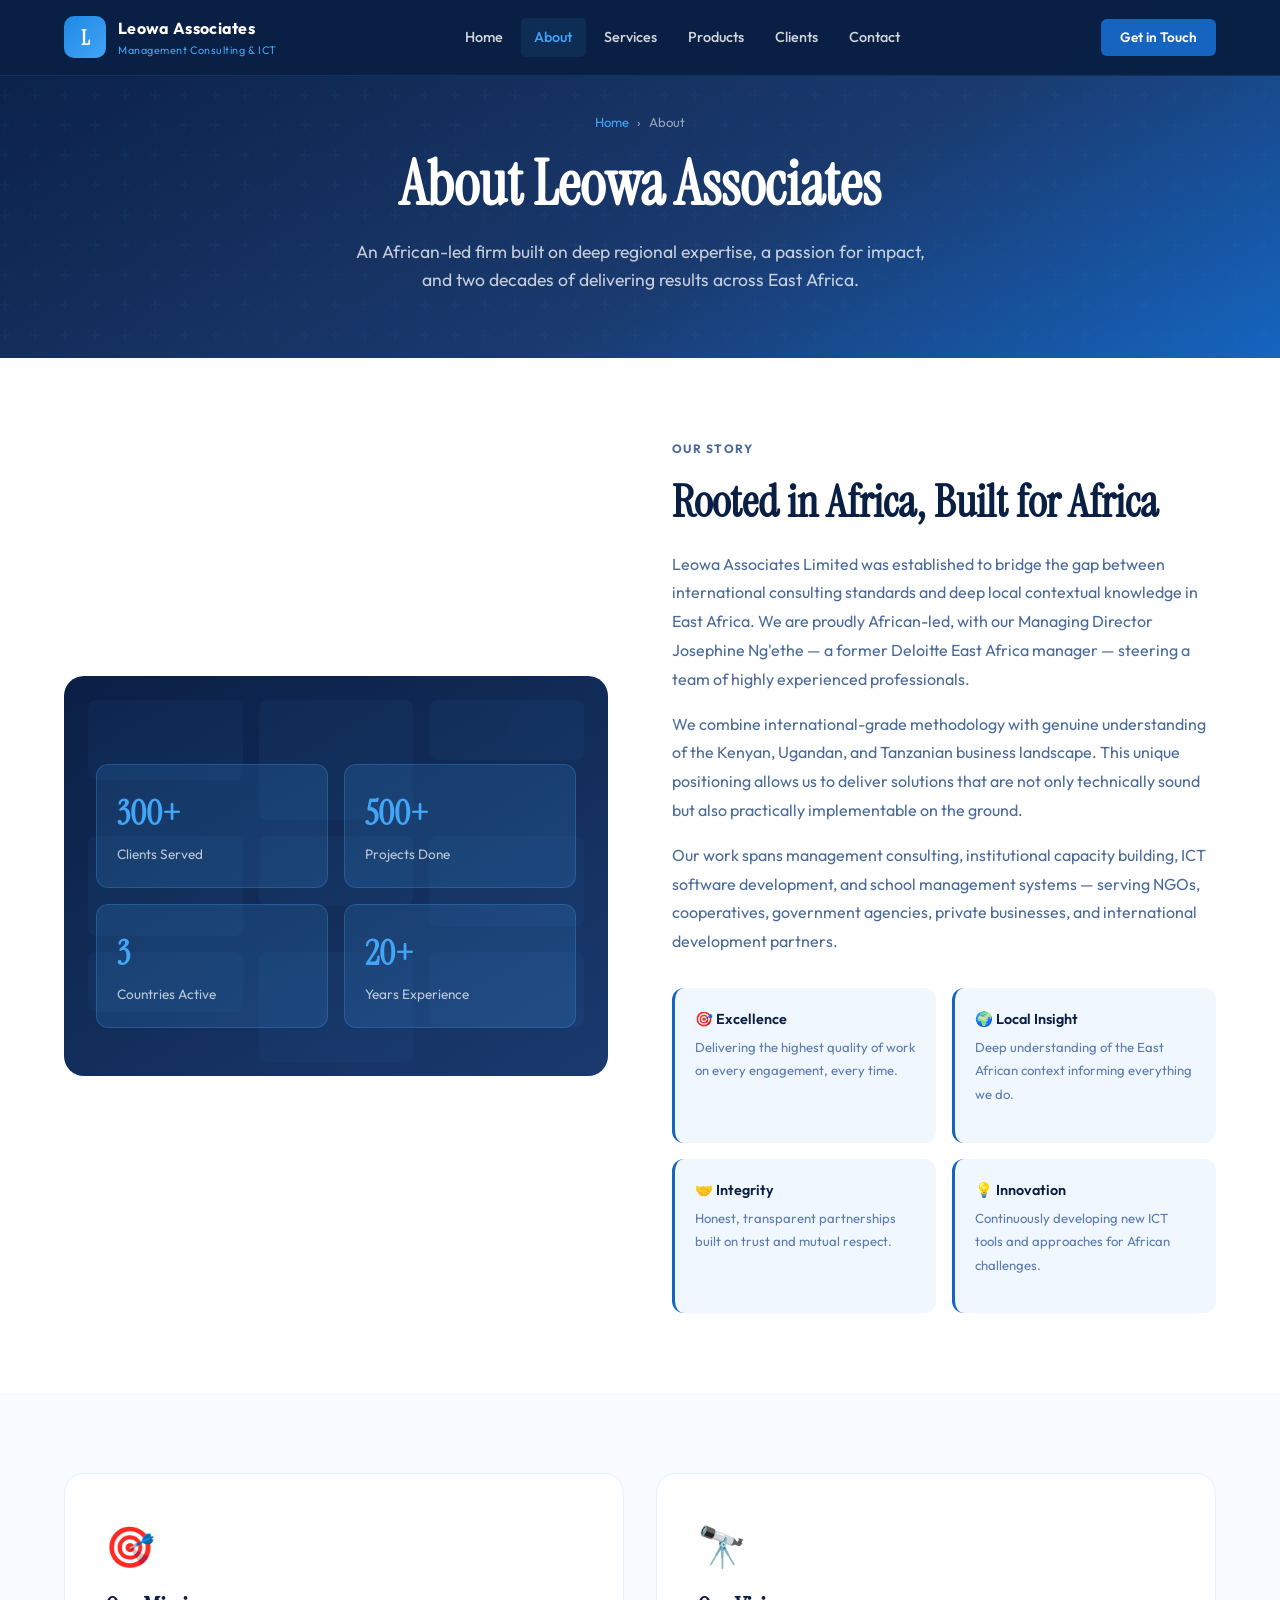
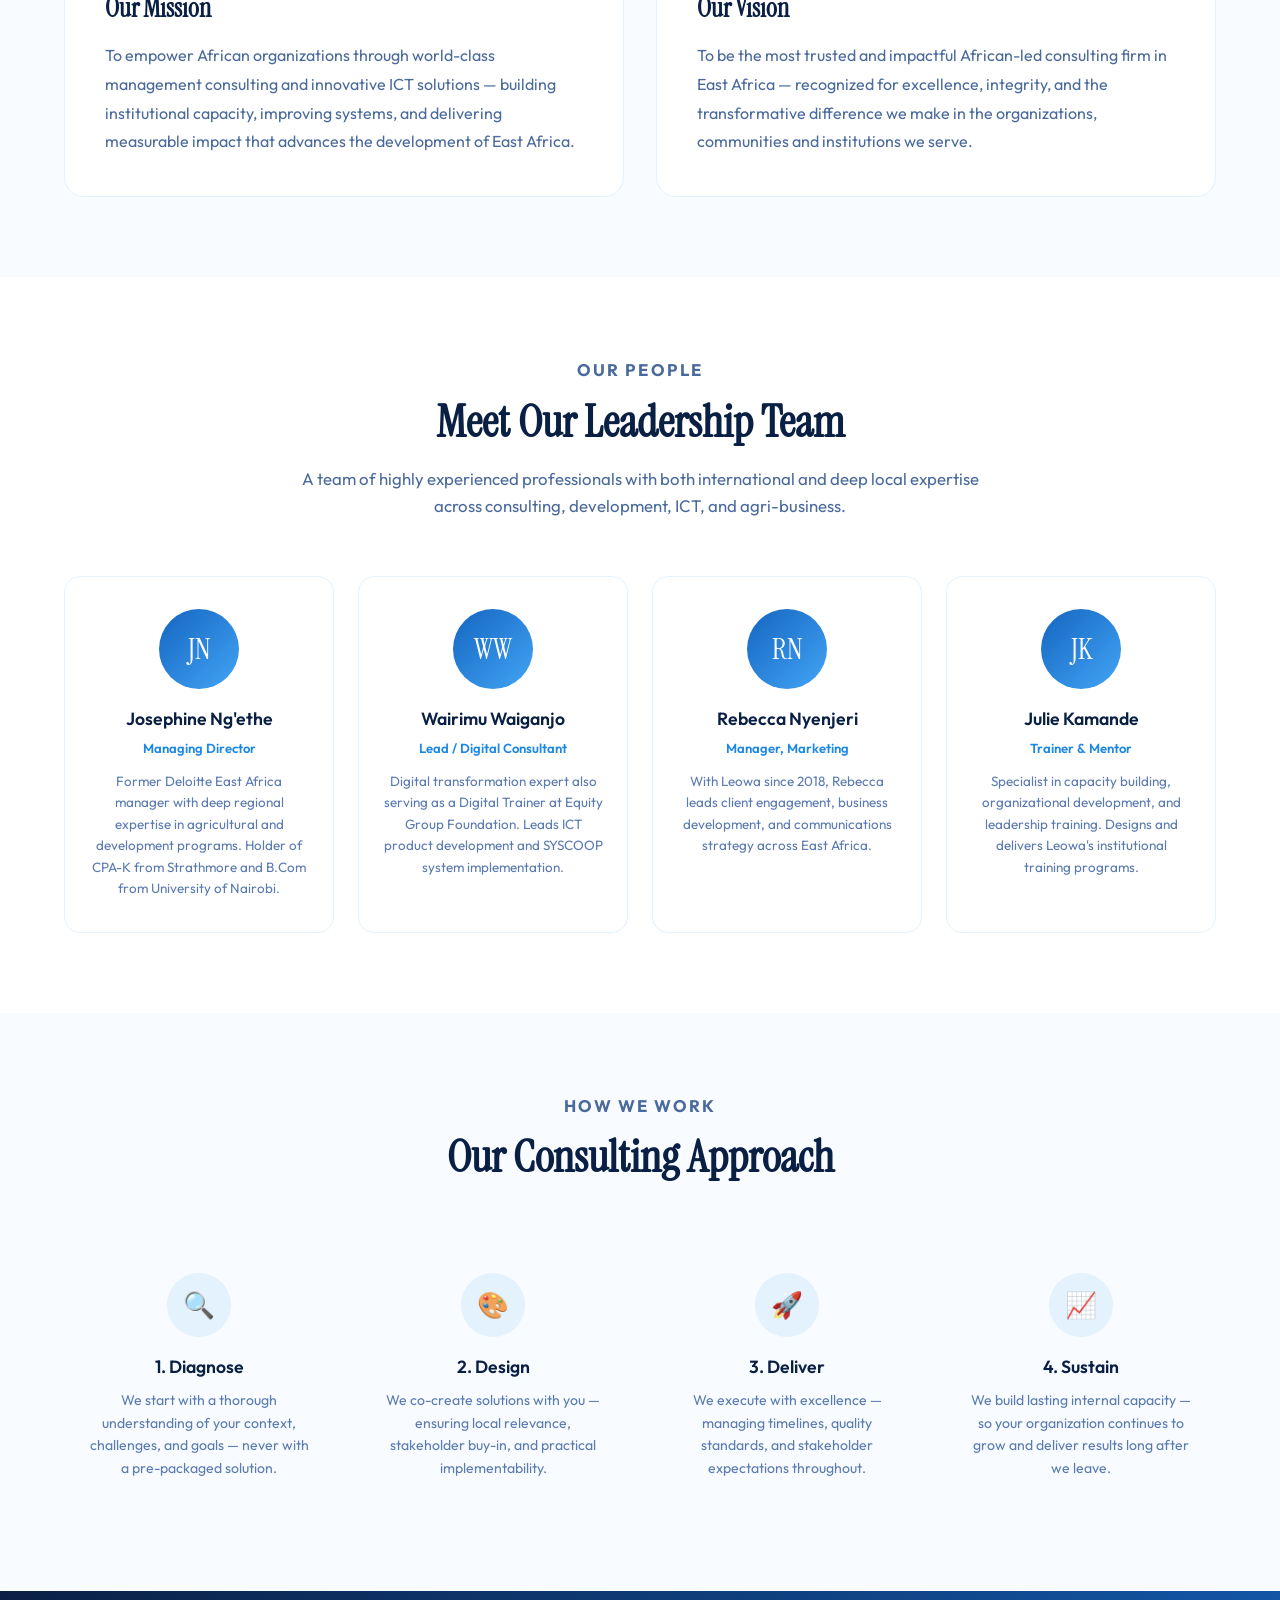
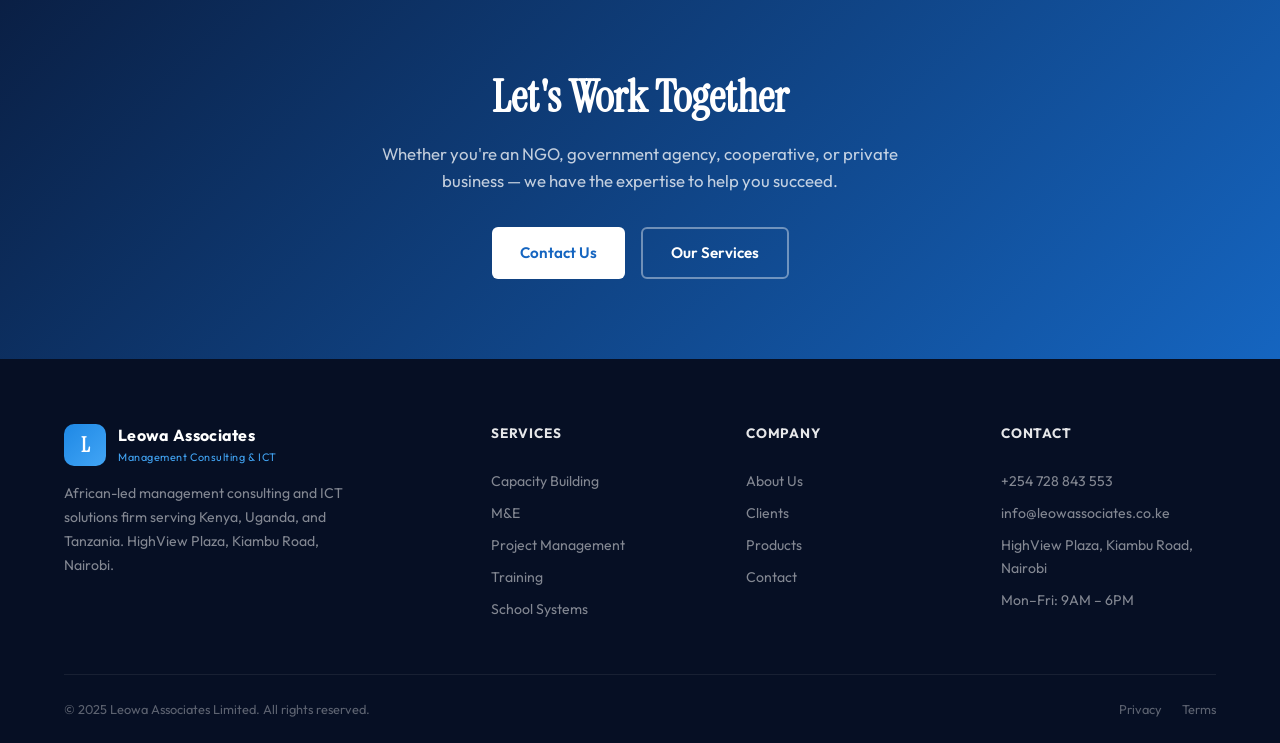
==== about.html @ 8ef9858f "initial commit" ====
<!DOCTYPE html>
<html lang="en">
<head>
  <meta charset="UTF-8" />
  <meta name="viewport" content="width=device-width, initial-scale=1.0" />
  <meta name="description" content="About Leowa Associates — African-led management consulting firm based in Nairobi, Kenya. Our story, leadership team, values and mission." />
  <title>About Us | Leowa Associates Limited</title>
  <link rel="stylesheet" href="style.css" />
</head>
<body>

<!-- NAVBAR -->
<nav class="navbar">
  <div class="nav-inner">
    <a href="index.html" class="nav-logo">
      <div class="logo-mark">L</div>
      <div class="logo-text">
        <strong>Leowa Associates</strong>
        <span>Management Consulting &amp; ICT</span>
      </div>
    </a>
    <div class="nav-links">
      <a href="index.html">Home</a>
      <a href="about.html" class="active">About</a>
      <a href="services.html">Services</a>
      <a href="products.html">Products</a>
      <a href="clients.html">Clients</a>
      <a href="contact.html">Contact</a>
    </div>
    <a href="contact.html" class="btn btn-primary btn-sm nav-cta">Get in Touch</a>
    <button class="hamburger" aria-label="Toggle menu"><span></span><span></span><span></span></button>
  </div>
  <div class="mobile-menu">
    <a href="index.html">Home</a>
    <a href="about.html">About</a>
    <a href="services.html">Services</a>
    <a href="products.html">Products</a>
    <a href="clients.html">Clients</a>
    <a href="contact.html">Contact</a>
  </div>
</nav>

<!-- PAGE HERO -->
<section class="page-hero">
  <div class="container">
    <div class="breadcrumb"><a href="index.html">Home</a> <span>›</span> <span>About</span></div>
    <h1>About Leowa Associates</h1>
    <p>An African-led firm built on deep regional expertise, a passion for impact, and two decades of delivering results across East Africa.</p>
  </div>
</section>

<!-- ABOUT INTRO -->
<section class="section">
  <div class="container">
    <div class="about-intro-grid">
      <div class="about-visual">
        <div class="about-visual-bg">
          <span style="height:80px;"></span><span style="height:120px;"></span><span style="height:60px;"></span>
          <span style="height:100px;"></span><span style="height:70px;"></span><span style="height:90px;"></span>
          <span style="height:60px;"></span><span style="height:110px;"></span><span style="height:75px;"></span>
        </div>
        <div style="display:grid; grid-template-columns:1fr 1fr; gap:1rem; position:relative;">
          <div class="about-accent">
            <strong>300+</strong>
            <span>Clients Served</span>
          </div>
          <div class="about-accent">
            <strong>500+</strong>
            <span>Projects Done</span>
          </div>
          <div class="about-accent">
            <strong>3</strong>
            <span>Countries Active</span>
          </div>
          <div class="about-accent">
            <strong>20+</strong>
            <span>Years Experience</span>
          </div>
        </div>
      </div>
      <div class="about-content reveal">
        <p class="eyebrow">Our Story</p>
        <h2>Rooted in Africa, Built for Africa</h2>
        <p>Leowa Associates Limited was established to bridge the gap between international consulting standards and deep local contextual knowledge in East Africa. We are proudly African-led, with our Managing Director Josephine Ng'ethe — a former Deloitte East Africa manager — steering a team of highly experienced professionals.</p>
        <p>We combine international-grade methodology with genuine understanding of the Kenyan, Ugandan, and Tanzanian business landscape. This unique positioning allows us to deliver solutions that are not only technically sound but also practically implementable on the ground.</p>
        <p>Our work spans management consulting, institutional capacity building, ICT software development, and school management systems — serving NGOs, cooperatives, government agencies, private businesses, and international development partners.</p>
        <div class="values-grid">
          <div class="value-item">
            <h4>🎯 Excellence</h4>
            <p>Delivering the highest quality of work on every engagement, every time.</p>
          </div>
          <div class="value-item">
            <h4>🌍 Local Insight</h4>
            <p>Deep understanding of the East African context informing everything we do.</p>
          </div>
          <div class="value-item">
            <h4>🤝 Integrity</h4>
            <p>Honest, transparent partnerships built on trust and mutual respect.</p>
          </div>
          <div class="value-item">
            <h4>💡 Innovation</h4>
            <p>Continuously developing new ICT tools and approaches for African challenges.</p>
          </div>
        </div>
      </div>
    </div>
  </div>
</section>

<!-- MISSION / VISION -->
<section class="section" style="background:#f8fbff;">
  <div class="container">
    <div style="display:grid; grid-template-columns:1fr 1fr; gap:2rem;">
      <div style="background:#fff; border:1px solid #e3f2fd; border-radius:20px; padding:2.5rem;" class="reveal">
        <div style="font-size:2.5rem; margin-bottom:1rem;">🎯</div>
        <h3 style="color:#0a1f44; margin-bottom:1rem;">Our Mission</h3>
        <p style="color:#4a6a9c; line-height:1.8;">To empower African organizations through world-class management consulting and innovative ICT solutions — building institutional capacity, improving systems, and delivering measurable impact that advances the development of East Africa.</p>
      </div>
      <div style="background:#fff; border:1px solid #e3f2fd; border-radius:20px; padding:2.5rem;" class="reveal reveal-delay-1">
        <div style="font-size:2.5rem; margin-bottom:1rem;">🔭</div>
        <h3 style="color:#0a1f44; margin-bottom:1rem;">Our Vision</h3>
        <p style="color:#4a6a9c; line-height:1.8;">To be the most trusted and impactful African-led consulting firm in East Africa — recognized for excellence, integrity, and the transformative difference we make in the organizations, communities and institutions we serve.</p>
      </div>
    </div>
  </div>
</section>

<!-- TEAM -->
<section class="section">
  <div class="container">
    <div class="section-header reveal">
      <p class="eyebrow">Our People</p>
      <h2>Meet Our Leadership Team</h2>
      <p>A team of highly experienced professionals with both international and deep local expertise across consulting, development, ICT, and agri-business.</p>
    </div>
    <div class="team-grid">
      <div class="team-card reveal">
        <div class="team-avatar">JN</div>
        <h4>Josephine Ng'ethe</h4>
        <div class="role">Managing Director</div>
        <p>Former Deloitte East Africa manager with deep regional expertise in agricultural and development programs. Holder of CPA-K from Strathmore and B.Com from University of Nairobi.</p>
      </div>
      <div class="team-card reveal reveal-delay-1">
        <div class="team-avatar">WW</div>
        <h4>Wairimu Waiganjo</h4>
        <div class="role">Lead / Digital Consultant</div>
        <p>Digital transformation expert also serving as a Digital Trainer at Equity Group Foundation. Leads ICT product development and SYSCOOP system implementation.</p>
      </div>
      <div class="team-card reveal reveal-delay-2">
        <div class="team-avatar">RN</div>
        <h4>Rebecca Nyenjeri</h4>
        <div class="role">Manager, Marketing</div>
        <p>With Leowa since 2018, Rebecca leads client engagement, business development, and communications strategy across East Africa.</p>
      </div>
      <div class="team-card reveal reveal-delay-3">
        <div class="team-avatar">JK</div>
        <h4>Julie Kamande</h4>
        <div class="role">Trainer &amp; Mentor</div>
        <p>Specialist in capacity building, organizational development, and leadership training. Designs and delivers Leowa's institutional training programs.</p>
      </div>
    </div>
  </div>
</section>

<!-- APPROACH -->
<section class="section" style="background:#f8fbff;">
  <div class="container">
    <div class="section-header reveal">
      <p class="eyebrow">How We Work</p>
      <h2>Our Consulting Approach</h2>
    </div>
    <div style="display:grid; grid-template-columns:repeat(auto-fill, minmax(220px, 1fr)); gap:1.5rem;">
      <div style="text-align:center; padding:2rem 1.5rem;" class="reveal">
        <div style="width:64px;height:64px;background:#e3f2fd;border-radius:50%;display:flex;align-items:center;justify-content:center;font-size:1.6rem;margin:0 auto 1rem;">🔍</div>
        <h4 style="color:#0a1f44; margin-bottom:0.5rem;">1. Diagnose</h4>
        <p style="font-size:0.88rem; color:#5a7ab0;">We start with a thorough understanding of your context, challenges, and goals — never with a pre-packaged solution.</p>
      </div>
      <div style="text-align:center; padding:2rem 1.5rem;" class="reveal reveal-delay-1">
        <div style="width:64px;height:64px;background:#e3f2fd;border-radius:50%;display:flex;align-items:center;justify-content:center;font-size:1.6rem;margin:0 auto 1rem;">🎨</div>
        <h4 style="color:#0a1f44; margin-bottom:0.5rem;">2. Design</h4>
        <p style="font-size:0.88rem; color:#5a7ab0;">We co-create solutions with you — ensuring local relevance, stakeholder buy-in, and practical implementability.</p>
      </div>
      <div style="text-align:center; padding:2rem 1.5rem;" class="reveal reveal-delay-2">
        <div style="width:64px;height:64px;background:#e3f2fd;border-radius:50%;display:flex;align-items:center;justify-content:center;font-size:1.6rem;margin:0 auto 1rem;">🚀</div>
        <h4 style="color:#0a1f44; margin-bottom:0.5rem;">3. Deliver</h4>
        <p style="font-size:0.88rem; color:#5a7ab0;">We execute with excellence — managing timelines, quality standards, and stakeholder expectations throughout.</p>
      </div>
      <div style="text-align:center; padding:2rem 1.5rem;" class="reveal reveal-delay-3">
        <div style="width:64px;height:64px;background:#e3f2fd;border-radius:50%;display:flex;align-items:center;justify-content:center;font-size:1.6rem;margin:0 auto 1rem;">📈</div>
        <h4 style="color:#0a1f44; margin-bottom:0.5rem;">4. Sustain</h4>
        <p style="font-size:0.88rem; color:#5a7ab0;">We build lasting internal capacity — so your organization continues to grow and deliver results long after we leave.</p>
      </div>
    </div>
  </div>
</section>

<!-- CTA -->
<section class="cta-band">
  <div class="container">
    <h2>Let's Work Together</h2>
    <p>Whether you're an NGO, government agency, cooperative, or private business — we have the expertise to help you succeed.</p>
    <div class="cta-actions">
      <a href="contact.html" class="btn btn-white">Contact Us</a>
      <a href="services.html" class="btn btn-outline" style="border-color:rgba(255,255,255,0.4);color:#fff;">Our Services</a>
    </div>
  </div>
</section>

<!-- FOOTER -->
<footer class="footer">
  <div class="container">
    <div class="footer-grid">
      <div class="footer-brand">
        <div class="nav-logo">
          <div class="logo-mark">L</div>
          <div class="logo-text">
            <strong style="color:#fff;">Leowa Associates</strong>
            <span style="color:#42a5f5;">Management Consulting &amp; ICT</span>
          </div>
        </div>
        <p>African-led management consulting and ICT solutions firm serving Kenya, Uganda, and Tanzania. HighView Plaza, Kiambu Road, Nairobi.</p>
      </div>
      <div class="footer-col">
        <h5>Services</h5>
        <ul>
          <li><a href="services.html">Capacity Building</a></li>
          <li><a href="services.html">M&amp;E</a></li>
          <li><a href="services.html">Project Management</a></li>
          <li><a href="services.html">Training</a></li>
          <li><a href="services.html">School Systems</a></li>
        </ul>
      </div>
      <div class="footer-col">
        <h5>Company</h5>
        <ul>
          <li><a href="about.html">About Us</a></li>
          <li><a href="clients.html">Clients</a></li>
          <li><a href="products.html">Products</a></li>
          <li><a href="contact.html">Contact</a></li>
        </ul>
      </div>
      <div class="footer-col">
        <h5>Contact</h5>
        <ul>
          <li><a href="tel:+254728843553">+254 728 843 553</a></li>
          <li><a href="mailto:info@leowassociates.co.ke">info@leowassociates.co.ke</a></li>
          <li><a href="#">HighView Plaza, Kiambu Road, Nairobi</a></li>
          <li><a href="#">Mon–Fri: 9AM – 6PM</a></li>
        </ul>
      </div>
    </div>
    <div class="footer-bottom">
      <p>© 2025 Leowa Associates Limited. All rights reserved.</p>
      <div class="footer-bottom-links"><a href="#">Privacy</a><a href="#">Terms</a></div>
    </div>
  </div>
</footer>

<script src="main.js"></script>
</body>
</html>
---- style.css ----
/* ============================================
   LEOWA ASSOCIATES — SHARED STYLESHEET
   Palette: #0a1f44 (dark navy), #1a3a6e (dark blue),
            #1565c0 (blue), #1e88e5 (mid blue),
            #42a5f5 (light blue), #e3f2fd (pale blue), #ffffff (white)
   Fonts: Instrument Serif (display), Outfit (body)
============================================ */

@import url('https://fonts.googleapis.com/css2?family=Instrument+Serif:ital@0;1&family=Outfit:wght@300;400;500;600;700;800&display=swap');

*, *::before, *::after { box-sizing: border-box; margin: 0; padding: 0; }

html { scroll-behavior: smooth; font-size: 16px; }

body {
  font-family: 'Outfit', sans-serif;
  color: #0a1f44;
  background: #ffffff;
  line-height: 1.6;
  overflow-x: hidden;
}

img { max-width: 100%; display: block; }
a { text-decoration: none; color: inherit; }
ul { list-style: none; }

/* ---- TYPOGRAPHY ---- */
h1, h2, h3 { font-family: 'Instrument Serif', serif; line-height: 1.2; }
h1 { font-size: clamp(2.2rem, 5vw, 3.8rem); }
h2 { font-size: clamp(1.8rem, 3.5vw, 2.8rem); }
h3 { font-size: clamp(1.2rem, 2vw, 1.6rem); }
h4 { font-size: 1.1rem; font-family: 'Outfit', sans-serif; font-weight: 600; }
p { font-size: 1rem; color: #2d4a7a; }

.eyebrow {
  font-size: 0.75rem;
  font-weight: 700;
  letter-spacing: 0.12em;
  text-transform: uppercase;
  color: #1e88e5;
  margin-bottom: 0.75rem;
}

/* ---- LAYOUT ---- */
.container { max-width: 1200px; margin: 0 auto; padding: 0 1.5rem; }
.section { padding: 5rem 0; }
.section-sm { padding: 3rem 0; }

/* ---- BUTTONS ---- */
.btn {
  display: inline-flex;
  align-items: center;
  gap: 0.5rem;
  padding: 0.75rem 1.75rem;
  border-radius: 6px;
  font-family: 'Outfit', sans-serif;
  font-weight: 600;
  font-size: 0.95rem;
  cursor: pointer;
  transition: all 0.25s ease;
  border: none;
}
.btn-primary {
  background: #1565c0;
  color: #ffffff;
}
.btn-primary:hover { background: #0a1f44; transform: translateY(-2px); box-shadow: 0 8px 24px rgba(21,101,192,0.3); }
.btn-outline {
  background: transparent;
  color: #1565c0;
  border: 2px solid #1565c0;
}
.btn-outline:hover { background: #1565c0; color: #ffffff; transform: translateY(-2px); }
.btn-white {
  background: #ffffff;
  color: #1565c0;
}
.btn-white:hover { background: #e3f2fd; transform: translateY(-2px); }
.btn-sm { padding: 0.5rem 1.2rem; font-size: 0.85rem; }

/* ---- NAV ---- */
.navbar {
  position: fixed;
  top: 0; left: 0; right: 0;
  z-index: 1000;
  background: rgba(10,31,68,0.97);
  backdrop-filter: blur(10px);
  border-bottom: 1px solid rgba(30,136,229,0.2);
  transition: all 0.3s ease;
}
.navbar.scrolled { box-shadow: 0 4px 24px rgba(0,0,0,0.3); }
.nav-inner {
  display: flex;
  align-items: center;
  justify-content: space-between;
  padding: 1rem 1.5rem;
  max-width: 1200px;
  margin: 0 auto;
}
.nav-logo {
  display: flex;
  align-items: center;
  gap: 0.75rem;
}
.nav-logo .logo-mark {
  width: 42px; height: 42px;
  background: linear-gradient(135deg, #1e88e5, #42a5f5);
  border-radius: 10px;
  display: flex; align-items: center; justify-content: center;
  font-family: 'Instrument Serif', serif;
  font-size: 1.3rem;
  color: #ffffff;
  font-weight: bold;
}
.nav-logo .logo-text { color: #ffffff; }
.nav-logo .logo-text strong { display: block; font-size: 1rem; font-weight: 700; letter-spacing: 0.02em; }
.nav-logo .logo-text span { display: block; font-size: 0.68rem; color: #42a5f5; letter-spacing: 0.05em; font-weight: 400; }

.nav-links { display: flex; align-items: center; gap: 0.25rem; }
.nav-links a {
  color: rgba(255,255,255,0.82);
  font-size: 0.9rem;
  font-weight: 500;
  padding: 0.5rem 0.85rem;
  border-radius: 5px;
  transition: all 0.2s;
}
.nav-links a:hover, .nav-links a.active { color: #42a5f5; background: rgba(66,165,245,0.1); }
.nav-cta { margin-left: 0.75rem; }

.hamburger {
  display: none;
  flex-direction: column;
  gap: 5px;
  cursor: pointer;
  padding: 0.5rem;
  background: none;
  border: none;
}
.hamburger span {
  display: block;
  width: 24px; height: 2px;
  background: #ffffff;
  border-radius: 2px;
  transition: all 0.3s;
}
.hamburger.open span:nth-child(1) { transform: translateY(7px) rotate(45deg); }
.hamburger.open span:nth-child(2) { opacity: 0; }
.hamburger.open span:nth-child(3) { transform: translateY(-7px) rotate(-45deg); }

.mobile-menu {
  display: none;
  background: #0a1f44;
  border-top: 1px solid rgba(66,165,245,0.2);
}
.mobile-menu.open { display: block; }
.mobile-menu a {
  display: block;
  color: rgba(255,255,255,0.85);
  padding: 0.9rem 1.5rem;
  font-size: 0.95rem;
  font-weight: 500;
  border-bottom: 1px solid rgba(255,255,255,0.05);
  transition: all 0.2s;
}
.mobile-menu a:hover { color: #42a5f5; background: rgba(66,165,245,0.08); }

/* ---- HERO ---- */
.hero {
  min-height: 100vh;
  background: linear-gradient(150deg, #0a1f44 0%, #1a3a6e 50%, #1565c0 100%);
  display: flex;
  align-items: center;
  padding-top: 80px;
  position: relative;
  overflow: hidden;
}
.hero::before {
  content: '';
  position: absolute;
  inset: 0;
  background: url("data:image/svg+xml,%3Csvg width='60' height='60' viewBox='0 0 60 60' xmlns='http://www.w3.org/2000/svg'%3E%3Cg fill='none' fill-rule='evenodd'%3E%3Cg fill='%231e88e5' fill-opacity='0.05'%3E%3Cpath d='M36 34v-4h-2v4h-4v2h4v4h2v-4h4v-2h-4zm0-30V0h-2v4h-4v2h4v4h2V6h4V4h-4zM6 34v-4H4v4H0v2h4v4h2v-4h4v-2H6zM6 4V0H4v4H0v2h4v4h2V6h4V4H6z'/%3E%3C/g%3E%3C/g%3E%3C/svg%3E") repeat;
}
.hero-grid {
  display: grid;
  grid-template-columns: 1fr 1fr;
  gap: 4rem;
  align-items: center;
  position: relative;
}
.hero-badge {
  display: inline-flex;
  align-items: center;
  gap: 0.5rem;
  background: rgba(66,165,245,0.15);
  border: 1px solid rgba(66,165,245,0.3);
  color: #42a5f5;
  font-size: 0.8rem;
  font-weight: 600;
  letter-spacing: 0.08em;
  text-transform: uppercase;
  padding: 0.4rem 1rem;
  border-radius: 50px;
  margin-bottom: 1.5rem;
}
.hero h1 { color: #ffffff; margin-bottom: 1.25rem; }
.hero h1 em { font-style: italic; color: #42a5f5; }
.hero p { color: rgba(255,255,255,0.75); font-size: 1.1rem; margin-bottom: 2rem; max-width: 500px; }
.hero-actions { display: flex; gap: 1rem; flex-wrap: wrap; }

.hero-stats {
  display: grid;
  grid-template-columns: repeat(3, 1fr);
  gap: 1rem;
  margin-top: 3rem;
}
.hero-stat {
  text-align: center;
  padding: 1.25rem;
  background: rgba(255,255,255,0.06);
  border: 1px solid rgba(255,255,255,0.1);
  border-radius: 12px;
  backdrop-filter: blur(4px);
}
.hero-stat .number {
  font-family: 'Instrument Serif', serif;
  font-size: 2.2rem;
  color: #42a5f5;
  display: block;
}
.hero-stat .label { font-size: 0.75rem; color: rgba(255,255,255,0.6); font-weight: 500; }

.hero-visual {
  display: flex;
  flex-direction: column;
  gap: 1rem;
}
.hero-card {
  background: rgba(255,255,255,0.07);
  border: 1px solid rgba(255,255,255,0.12);
  border-radius: 16px;
  padding: 1.5rem;
  backdrop-filter: blur(8px);
  transition: transform 0.3s ease;
}
.hero-card:hover { transform: translateY(-4px); }
.hero-card-icon {
  width: 44px; height: 44px;
  background: linear-gradient(135deg, #1e88e5, #42a5f5);
  border-radius: 10px;
  display: flex; align-items: center; justify-content: center;
  font-size: 1.3rem;
  margin-bottom: 0.75rem;
}
.hero-card h4 { color: #ffffff; font-size: 0.95rem; margin-bottom: 0.3rem; }
.hero-card p { color: rgba(255,255,255,0.6); font-size: 0.82rem; }

/* ---- SECTION HEADERS ---- */
.section-header { text-align: center; max-width: 680px; margin: 0 auto 3.5rem; }
.section-header h2 { color: #0a1f44; margin-bottom: 1rem; }
.section-header p { color: #4a6a9c; font-size: 1.05rem; }

/* ---- SERVICES CARDS ---- */
.services-grid {
  display: grid;
  grid-template-columns: repeat(auto-fill, minmax(320px, 1fr));
  gap: 1.5rem;
}
.service-card {
  background: #ffffff;
  border: 1px solid #e3f2fd;
  border-radius: 16px;
  padding: 2rem;
  transition: all 0.3s ease;
  position: relative;
  overflow: hidden;
}
.service-card::before {
  content: '';
  position: absolute;
  top: 0; left: 0; right: 0;
  height: 4px;
  background: linear-gradient(90deg, #1565c0, #42a5f5);
  transform: scaleX(0);
  transform-origin: left;
  transition: transform 0.3s ease;
}
.service-card:hover { box-shadow: 0 16px 48px rgba(21,101,192,0.12); transform: translateY(-4px); border-color: #90caf9; }
.service-card:hover::before { transform: scaleX(1); }
.service-icon {
  width: 56px; height: 56px;
  background: #e3f2fd;
  border-radius: 14px;
  display: flex; align-items: center; justify-content: center;
  font-size: 1.6rem;
  margin-bottom: 1.25rem;
  transition: background 0.3s;
}
.service-card:hover .service-icon { background: #1565c0; }
.service-card h3 { color: #0a1f44; margin-bottom: 0.75rem; font-size: 1.2rem; }
.service-card p { font-size: 0.9rem; color: #5a7ab0; margin-bottom: 1.5rem; line-height: 1.7; }
.learn-more-btn {
  display: inline-flex;
  align-items: center;
  gap: 0.4rem;
  color: #1565c0;
  font-weight: 600;
  font-size: 0.88rem;
  padding: 0.5rem 0;
  border: none;
  background: none;
  cursor: pointer;
  transition: gap 0.2s;
  font-family: 'Outfit', sans-serif;
}
.learn-more-btn:hover { gap: 0.7rem; color: #0a1f44; }

/* ---- MODAL ---- */
.modal-overlay {
  position: fixed; inset: 0;
  background: rgba(10,31,68,0.75);
  backdrop-filter: blur(4px);
  z-index: 2000;
  display: flex; align-items: center; justify-content: center;
  padding: 1.5rem;
  opacity: 0; pointer-events: none;
  transition: opacity 0.3s ease;
}
.modal-overlay.active { opacity: 1; pointer-events: all; }
.modal {
  background: #ffffff;
  border-radius: 20px;
  max-width: 680px;
  width: 100%;
  max-height: 85vh;
  overflow-y: auto;
  padding: 2.5rem;
  position: relative;
  transform: translateY(20px);
  transition: transform 0.3s ease;
}
.modal-overlay.active .modal { transform: translateY(0); }
.modal-close {
  position: absolute;
  top: 1.25rem; right: 1.25rem;
  width: 36px; height: 36px;
  background: #e3f2fd;
  border: none;
  border-radius: 50%;
  cursor: pointer;
  display: flex; align-items: center; justify-content: center;
  font-size: 1.1rem;
  color: #1565c0;
  transition: background 0.2s;
}
.modal-close:hover { background: #1565c0; color: #fff; }
.modal-icon {
  width: 60px; height: 60px;
  background: linear-gradient(135deg, #1565c0, #42a5f5);
  border-radius: 16px;
  display: flex; align-items: center; justify-content: center;
  font-size: 1.8rem;
  margin-bottom: 1.5rem;
}
.modal h2 { color: #0a1f44; margin-bottom: 1rem; font-size: 1.7rem; }
.modal .modal-intro { color: #4a6a9c; margin-bottom: 1.5rem; font-size: 1rem; line-height: 1.7; }
.modal-features { display: flex; flex-direction: column; gap: 0.75rem; margin-bottom: 1.5rem; }
.modal-feature {
  display: flex;
  gap: 0.75rem;
  align-items: flex-start;
  padding: 0.9rem 1rem;
  background: #f0f7ff;
  border-radius: 10px;
}
.modal-feature .feat-icon { font-size: 1.1rem; margin-top: 0.1rem; flex-shrink: 0; }
.modal-feature .feat-text strong { display: block; color: #0a1f44; font-size: 0.9rem; margin-bottom: 0.2rem; }
.modal-feature .feat-text span { font-size: 0.84rem; color: #5a7ab0; }
.modal-clients { margin-top: 1.5rem; padding-top: 1.5rem; border-top: 1px solid #e3f2fd; }
.modal-clients h4 { color: #0a1f44; margin-bottom: 0.75rem; font-size: 0.85rem; text-transform: uppercase; letter-spacing: 0.08em; }
.client-tags { display: flex; flex-wrap: wrap; gap: 0.5rem; }
.client-tag {
  background: #e3f2fd;
  color: #1565c0;
  font-size: 0.78rem;
  font-weight: 600;
  padding: 0.35rem 0.85rem;
  border-radius: 50px;
}

/* ---- STATS BAND ---- */
.stats-band {
  background: linear-gradient(135deg, #0a1f44, #1565c0);
  padding: 4rem 0;
}
.stats-grid {
  display: grid;
  grid-template-columns: repeat(4, 1fr);
  gap: 2rem;
  text-align: center;
}
.stat-item .stat-num {
  font-family: 'Instrument Serif', serif;
  font-size: 3rem;
  color: #42a5f5;
  display: block;
}
.stat-item .stat-label { font-size: 0.88rem; color: rgba(255,255,255,0.7); font-weight: 500; margin-top: 0.3rem; }

/* ---- CLIENTS STRIP ---- */
.clients-strip { background: #f0f7ff; padding: 3rem 0; }
.clients-label { text-align: center; font-size: 0.78rem; font-weight: 700; color: #5a7ab0; letter-spacing: 0.1em; text-transform: uppercase; margin-bottom: 1.5rem; }
.clients-row { display: flex; flex-wrap: wrap; justify-content: center; gap: 1rem 2rem; }
.client-pill {
  background: #ffffff;
  border: 1px solid #bbdefb;
  color: #1a3a6e;
  font-size: 0.82rem;
  font-weight: 600;
  padding: 0.5rem 1.2rem;
  border-radius: 50px;
  transition: all 0.2s;
}
.client-pill:hover { background: #1565c0; color: #ffffff; border-color: #1565c0; }

/* ---- FEATURE TABS (Services page) ---- */
.tabs-wrapper { display: flex; gap: 0.5rem; flex-wrap: wrap; margin-bottom: 2.5rem; }
.tab-btn {
  padding: 0.6rem 1.25rem;
  background: #e3f2fd;
  color: #1565c0;
  border: none;
  border-radius: 6px;
  font-family: 'Outfit', sans-serif;
  font-weight: 600;
  font-size: 0.85rem;
  cursor: pointer;
  transition: all 0.2s;
}
.tab-btn.active, .tab-btn:hover { background: #1565c0; color: #ffffff; }

/* ---- TEAM CARDS ---- */
.team-grid { display: grid; grid-template-columns: repeat(auto-fill, minmax(240px, 1fr)); gap: 1.5rem; }
.team-card {
  background: #ffffff;
  border: 1px solid #e3f2fd;
  border-radius: 16px;
  padding: 2rem 1.5rem;
  text-align: center;
  transition: all 0.3s;
}
.team-card:hover { box-shadow: 0 12px 36px rgba(21,101,192,0.1); transform: translateY(-4px); }
.team-avatar {
  width: 80px; height: 80px;
  border-radius: 50%;
  background: linear-gradient(135deg, #1565c0, #42a5f5);
  display: flex; align-items: center; justify-content: center;
  margin: 0 auto 1rem;
  font-family: 'Instrument Serif', serif;
  font-size: 1.8rem;
  color: #ffffff;
}
.team-card h4 { color: #0a1f44; margin-bottom: 0.3rem; }
.team-card .role { font-size: 0.82rem; color: #1e88e5; font-weight: 600; margin-bottom: 0.75rem; }
.team-card p { font-size: 0.84rem; color: #5a7ab0; }

/* ---- PRODUCT CARDS ---- */
.product-card {
  background: #ffffff;
  border: 1px solid #e3f2fd;
  border-radius: 20px;
  overflow: hidden;
  transition: all 0.3s;
}
.product-card:hover { box-shadow: 0 20px 60px rgba(21,101,192,0.15); transform: translateY(-5px); }
.product-header {
  background: linear-gradient(135deg, #0a1f44, #1a3a6e);
  padding: 2rem;
  position: relative;
}
.product-badge {
  display: inline-block;
  background: rgba(66,165,245,0.2);
  color: #42a5f5;
  font-size: 0.7rem;
  font-weight: 700;
  letter-spacing: 0.1em;
  text-transform: uppercase;
  padding: 0.3rem 0.75rem;
  border-radius: 50px;
  margin-bottom: 1rem;
}
.product-header h3 { color: #ffffff; font-size: 1.4rem; }
.product-header p { color: rgba(255,255,255,0.65); font-size: 0.88rem; margin-top: 0.5rem; }
.product-body { padding: 1.75rem; }
.product-feature {
  display: flex;
  align-items: center;
  gap: 0.6rem;
  padding: 0.55rem 0;
  border-bottom: 1px solid #f0f7ff;
  font-size: 0.88rem;
  color: #2d4a7a;
}
.product-feature:last-child { border-bottom: none; }
.product-feature span.check { color: #1e88e5; font-size: 1rem; }

/* ---- CONTACT ---- */
.contact-grid { display: grid; grid-template-columns: 1fr 1.4fr; gap: 3rem; align-items: start; }
.contact-info-card {
  background: linear-gradient(160deg, #0a1f44, #1a3a6e);
  border-radius: 20px;
  padding: 2.5rem;
  color: #ffffff;
}
.contact-info-card h3 { color: #ffffff; margin-bottom: 0.75rem; }
.contact-info-card p { color: rgba(255,255,255,0.7); margin-bottom: 2rem; font-size: 0.9rem; }
.contact-item { display: flex; gap: 1rem; align-items: flex-start; margin-bottom: 1.5rem; }
.contact-item-icon {
  width: 44px; height: 44px; flex-shrink: 0;
  background: rgba(66,165,245,0.15);
  border: 1px solid rgba(66,165,245,0.25);
  border-radius: 10px;
  display: flex; align-items: center; justify-content: center;
  font-size: 1.1rem;
}
.contact-item-text strong { display: block; color: #ffffff; font-size: 0.85rem; margin-bottom: 0.2rem; }
.contact-item-text span { color: rgba(255,255,255,0.65); font-size: 0.85rem; }
.contact-social { display: flex; gap: 0.75rem; margin-top: 2rem; padding-top: 1.5rem; border-top: 1px solid rgba(255,255,255,0.1); }
.social-btn {
  width: 38px; height: 38px;
  background: rgba(255,255,255,0.08);
  border-radius: 8px;
  display: flex; align-items: center; justify-content: center;
  color: rgba(255,255,255,0.7);
  font-size: 1rem;
  transition: all 0.2s;
}
.social-btn:hover { background: #1e88e5; color: #ffffff; }

.contact-form { background: #ffffff; border: 1px solid #e3f2fd; border-radius: 20px; padding: 2.5rem; }
.contact-form h3 { color: #0a1f44; margin-bottom: 0.5rem; }
.contact-form > p { color: #5a7ab0; font-size: 0.9rem; margin-bottom: 2rem; }
.form-row { display: grid; grid-template-columns: 1fr 1fr; gap: 1rem; }
.form-group { margin-bottom: 1.25rem; }
.form-group label { display: block; font-size: 0.85rem; font-weight: 600; color: #0a1f44; margin-bottom: 0.5rem; }
.form-group input,
.form-group select,
.form-group textarea {
  width: 100%;
  padding: 0.75rem 1rem;
  border: 1.5px solid #bbdefb;
  border-radius: 8px;
  font-family: 'Outfit', sans-serif;
  font-size: 0.9rem;
  color: #0a1f44;
  background: #ffffff;
  transition: border-color 0.2s;
  outline: none;
}
.form-group input:focus,
.form-group select:focus,
.form-group textarea:focus { border-color: #1565c0; box-shadow: 0 0 0 3px rgba(21,101,192,0.1); }
.form-group textarea { resize: vertical; min-height: 120px; }

/* ---- HERO (inner pages) ---- */
.page-hero {
  background: linear-gradient(150deg, #0a1f44 0%, #1a3a6e 60%, #1565c0 100%);
  padding: 7rem 0 4rem;
  text-align: center;
  position: relative;
  overflow: hidden;
}
.page-hero::before {
  content: '';
  position: absolute; inset: 0;
  background: url("data:image/svg+xml,%3Csvg width='60' height='60' viewBox='0 0 60 60' xmlns='http://www.w3.org/2000/svg'%3E%3Cg fill='none' fill-rule='evenodd'%3E%3Cg fill='%231e88e5' fill-opacity='0.05'%3E%3Cpath d='M36 34v-4h-2v4h-4v2h4v4h2v-4h4v-2h-4zm0-30V0h-2v4h-4v2h4v4h2V6h4V4h-4zM6 34v-4H4v4H0v2h4v4h2v-4h4v-2H6zM6 4V0H4v4H0v2h4v4h2V6h4V4H6z'/%3E%3C/g%3E%3C/g%3E%3C/svg%3E") repeat;
}
.page-hero h1 { color: #ffffff; position: relative; }
.page-hero p { color: rgba(255,255,255,0.75); font-size: 1.1rem; max-width: 600px; margin: 1rem auto 0; position: relative; }
.breadcrumb {
  display: flex;
  align-items: center;
  justify-content: center;
  gap: 0.5rem;
  font-size: 0.82rem;
  color: rgba(255,255,255,0.55);
  margin-bottom: 1rem;
  position: relative;
}
.breadcrumb a { color: #42a5f5; }
.breadcrumb a:hover { text-decoration: underline; }

/* ---- ACCORDION ---- */
.accordion-item {
  border: 1px solid #e3f2fd;
  border-radius: 12px;
  margin-bottom: 0.75rem;
  overflow: hidden;
}
.accordion-trigger {
  width: 100%;
  padding: 1.1rem 1.5rem;
  background: #ffffff;
  border: none;
  display: flex;
  align-items: center;
  justify-content: space-between;
  cursor: pointer;
  font-family: 'Outfit', sans-serif;
  font-size: 0.95rem;
  font-weight: 600;
  color: #0a1f44;
  transition: background 0.2s;
  text-align: left;
}
.accordion-trigger:hover { background: #f0f7ff; }
.accordion-trigger .acc-icon { transition: transform 0.3s; font-size: 1.2rem; color: #1565c0; flex-shrink: 0; }
.accordion-trigger.active .acc-icon { transform: rotate(45deg); }
.accordion-body {
  max-height: 0;
  overflow: hidden;
  transition: max-height 0.35s ease;
}
.accordion-body-inner { padding: 0 1.5rem 1.25rem; color: #5a7ab0; font-size: 0.9rem; line-height: 1.75; }

/* ---- TESTIMONIALS ---- */
.testimonials-grid { display: grid; grid-template-columns: repeat(auto-fill, minmax(300px, 1fr)); gap: 1.5rem; }
.testimonial-card {
  background: #ffffff;
  border: 1px solid #e3f2fd;
  border-radius: 16px;
  padding: 2rem;
  transition: all 0.3s;
}
.testimonial-card:hover { box-shadow: 0 12px 36px rgba(21,101,192,0.1); transform: translateY(-3px); }
.testimonial-card .quote { font-size: 2.5rem; color: #42a5f5; line-height: 1; margin-bottom: 0.5rem; font-family: serif; }
.testimonial-card p { font-size: 0.9rem; color: #2d4a7a; font-style: italic; margin-bottom: 1.25rem; line-height: 1.7; }
.testimonial-author { display: flex; align-items: center; gap: 0.75rem; }
.testimonial-avatar {
  width: 44px; height: 44px;
  border-radius: 50%;
  background: linear-gradient(135deg, #1565c0, #42a5f5);
  display: flex; align-items: center; justify-content: center;
  color: #ffffff;
  font-weight: 700;
  font-size: 0.9rem;
  flex-shrink: 0;
}
.testimonial-author strong { display: block; font-size: 0.88rem; color: #0a1f44; }
.testimonial-author span { font-size: 0.78rem; color: #5a7ab0; }

/* ---- CTA BAND ---- */
.cta-band {
  background: linear-gradient(135deg, #0a1f44 0%, #1565c0 100%);
  padding: 5rem 0;
  text-align: center;
  position: relative;
  overflow: hidden;
}
.cta-band h2 { color: #ffffff; margin-bottom: 1rem; }
.cta-band p { color: rgba(255,255,255,0.75); font-size: 1.05rem; max-width: 560px; margin: 0 auto 2rem; }
.cta-actions { display: flex; gap: 1rem; justify-content: center; flex-wrap: wrap; }

/* ---- FOOTER ---- */
.footer {
  background: #060f24;
  padding: 4rem 0 1.5rem;
}
.footer-grid {
  display: grid;
  grid-template-columns: 1.8fr 1fr 1fr 1fr;
  gap: 2.5rem;
  padding-bottom: 3rem;
  border-bottom: 1px solid rgba(255,255,255,0.07);
}
.footer-brand p { color: rgba(255,255,255,0.5); font-size: 0.88rem; margin-top: 1rem; line-height: 1.7; max-width: 280px; }
.footer-col h5 { color: rgba(255,255,255,0.9); font-size: 0.85rem; font-weight: 700; letter-spacing: 0.06em; text-transform: uppercase; margin-bottom: 1.25rem; }
.footer-col ul li a {
  color: rgba(255,255,255,0.5);
  font-size: 0.88rem;
  display: block;
  padding: 0.3rem 0;
  transition: color 0.2s;
}
.footer-col ul li a:hover { color: #42a5f5; }
.footer-bottom {
  display: flex;
  align-items: center;
  justify-content: space-between;
  padding-top: 1.5rem;
  flex-wrap: wrap;
  gap: 0.75rem;
}
.footer-bottom p { color: rgba(255,255,255,0.35); font-size: 0.8rem; }
.footer-bottom-links { display: flex; gap: 1.25rem; }
.footer-bottom-links a { color: rgba(255,255,255,0.35); font-size: 0.8rem; }
.footer-bottom-links a:hover { color: #42a5f5; }

/* ---- ABOUT PAGE ---- */
.about-intro-grid { display: grid; grid-template-columns: 1fr 1fr; gap: 4rem; align-items: center; }
.about-visual {
  position: relative;
  border-radius: 20px;
  overflow: hidden;
  background: linear-gradient(150deg, #0a1f44, #1a3a6e);
  padding: 3rem 2rem;
  min-height: 400px;
  display: flex;
  flex-direction: column;
  justify-content: flex-end;
}
.about-visual-bg {
  position: absolute; inset: 0;
  display: grid;
  grid-template-columns: repeat(3, 1fr);
  gap: 1rem;
  padding: 1.5rem;
  opacity: 0.12;
}
.about-visual-bg span {
  background: rgba(66,165,245,0.4);
  border-radius: 8px;
  display: block;
}
.about-accent {
  position: relative;
  background: rgba(66,165,245,0.15);
  border: 1px solid rgba(66,165,245,0.25);
  border-radius: 12px;
  padding: 1.25rem;
}
.about-accent strong { color: #42a5f5; font-size: 2.2rem; font-family: 'Instrument Serif', serif; display: block; }
.about-accent span { color: rgba(255,255,255,0.7); font-size: 0.85rem; }
.about-content h2 { color: #0a1f44; margin-bottom: 1.25rem; }
.about-content p { color: #4a6a9c; line-height: 1.8; margin-bottom: 1rem; }
.values-grid { display: grid; grid-template-columns: 1fr 1fr; gap: 1rem; margin-top: 2rem; }
.value-item { padding: 1.25rem; background: #f0f7ff; border-radius: 12px; border-left: 3px solid #1565c0; }
.value-item h4 { color: #0a1f44; font-size: 0.9rem; margin-bottom: 0.3rem; }
.value-item p { font-size: 0.82rem; color: #5a7ab0; }

/* ---- SCROLL ANIMATIONS ---- */
.reveal {
  opacity: 0;
  transform: translateY(30px);
  transition: opacity 0.6s ease, transform 0.6s ease;
}
.reveal.visible { opacity: 1; transform: translateY(0); }
.reveal-delay-1 { transition-delay: 0.1s; }
.reveal-delay-2 { transition-delay: 0.2s; }
.reveal-delay-3 { transition-delay: 0.3s; }

/* ---- MAP EMBED PLACEHOLDER ---- */
.map-wrapper {
  border-radius: 16px;
  overflow: hidden;
  border: 1px solid #e3f2fd;
  margin-top: 2rem;
  height: 300px;
  background: #e3f2fd;
  display: flex;
  align-items: center;
  justify-content: center;
  color: #5a7ab0;
  font-size: 0.9rem;
}
.map-wrapper iframe { width: 100%; height: 100%; border: none; }

/* ---- SCHOOL MANAGEMENT SPECIFIC ---- */
.school-features-grid { display: grid; grid-template-columns: repeat(auto-fill, minmax(260px, 1fr)); gap: 1.25rem; }
.school-feat {
  padding: 1.5rem;
  background: #f0f7ff;
  border-radius: 14px;
  border: 1px solid #bbdefb;
  transition: all 0.3s;
}
.school-feat:hover { background: #1565c0; border-color: #1565c0; }
.school-feat:hover h4, .school-feat:hover p { color: #ffffff; }
.school-feat .sf-icon { font-size: 1.8rem; margin-bottom: 0.75rem; }
.school-feat h4 { color: #0a1f44; font-size: 0.9rem; margin-bottom: 0.4rem; }
.school-feat p { font-size: 0.82rem; color: #5a7ab0; }

/* ---- RESPONSIVE ---- */
@media (max-width: 1024px) {
  .footer-grid { grid-template-columns: 1fr 1fr; }
  .stats-grid { grid-template-columns: repeat(2, 1fr); }
}

@media (max-width: 768px) {
  .nav-links, .nav-cta { display: none; }
  .hamburger { display: flex; }
  .hero-grid { grid-template-columns: 1fr; }
  .hero-visual { display: none; }
  .hero-stats { grid-template-columns: repeat(3, 1fr); gap: 0.75rem; }
  .contact-grid { grid-template-columns: 1fr; }
  .about-intro-grid { grid-template-columns: 1fr; }
  .form-row { grid-template-columns: 1fr; }
  .footer-grid { grid-template-columns: 1fr; }
  .stats-grid { grid-template-columns: repeat(2, 1fr); }
}

@media (max-width: 480px) {
  .hero-stats { grid-template-columns: 1fr; }
  .stats-grid { grid-template-columns: 1fr 1fr; }
  .values-grid { grid-template-columns: 1fr; }
  .hero-actions { flex-direction: column; }
  .cta-actions { flex-direction: column; align-items: center; }
}

@media (prefers-reduced-motion: reduce) {
  *, *::before, *::after { transition: none !important; animation: none !important; }
}
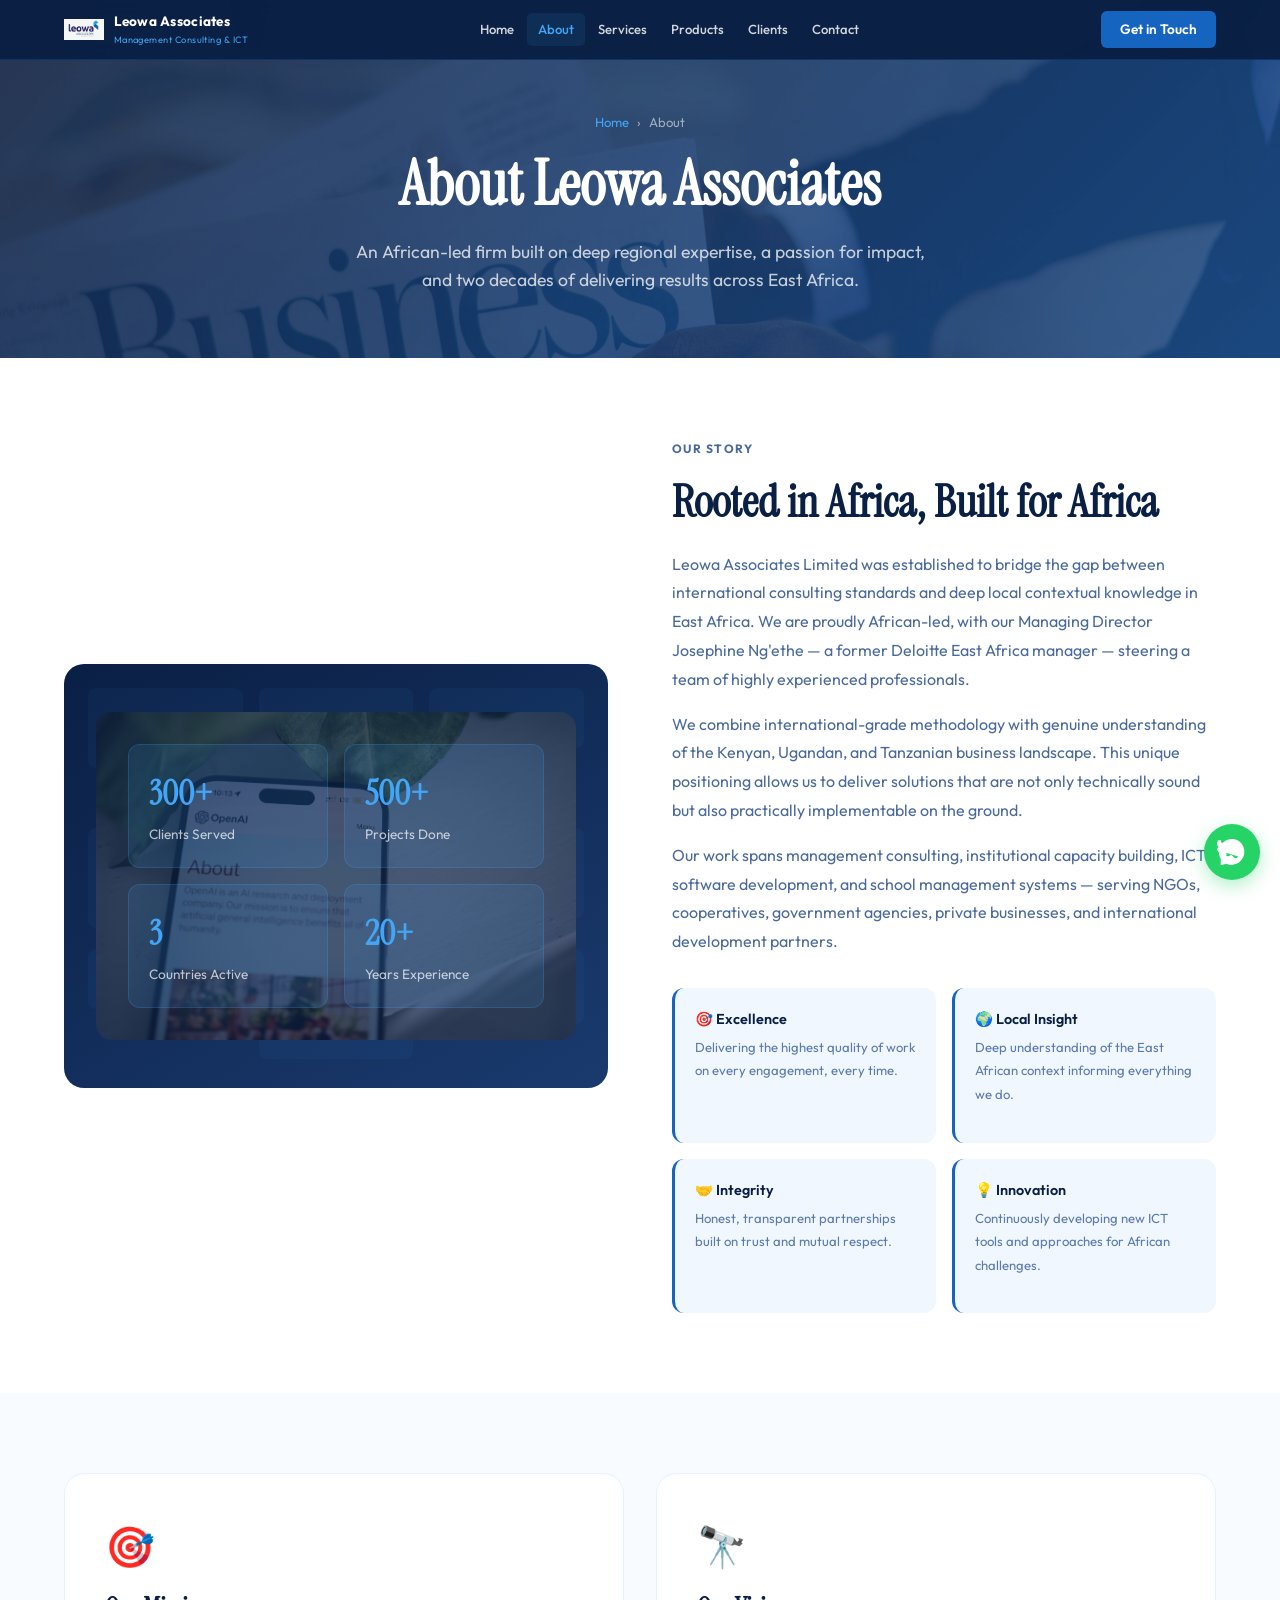
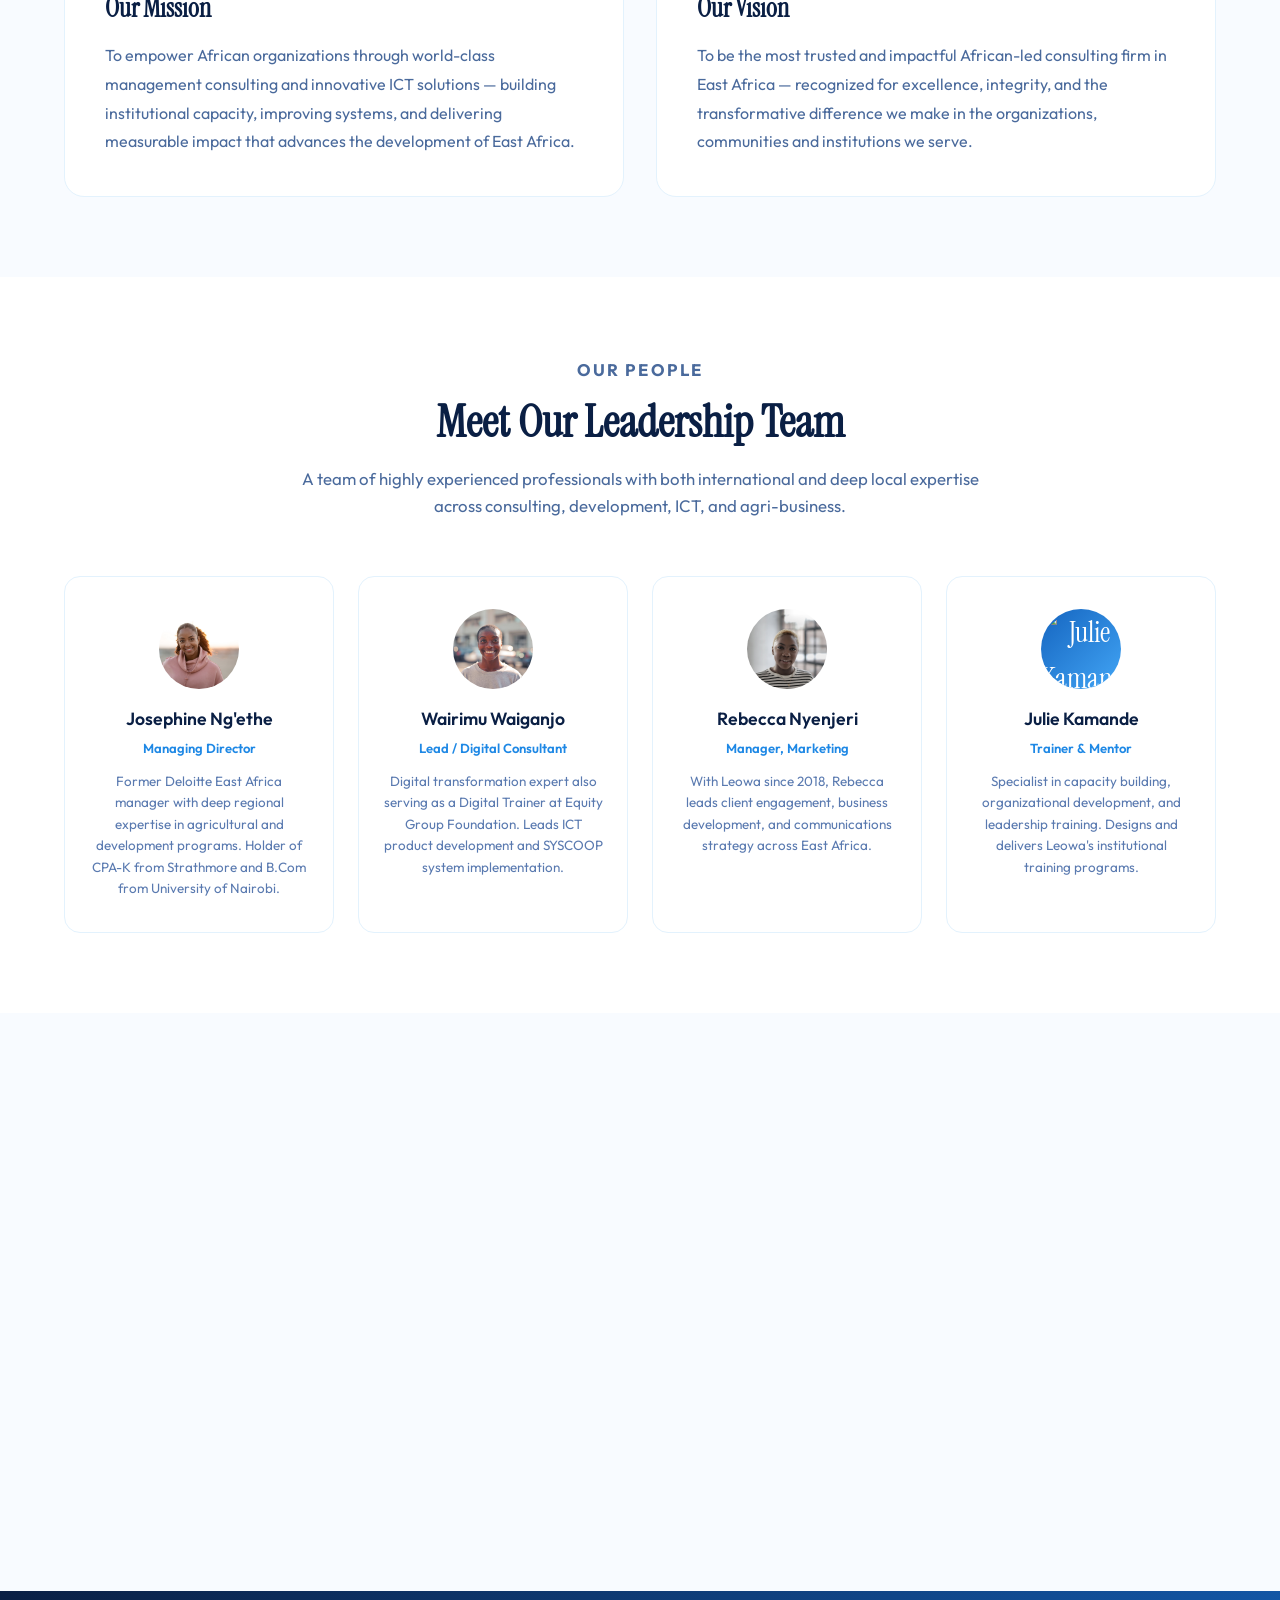
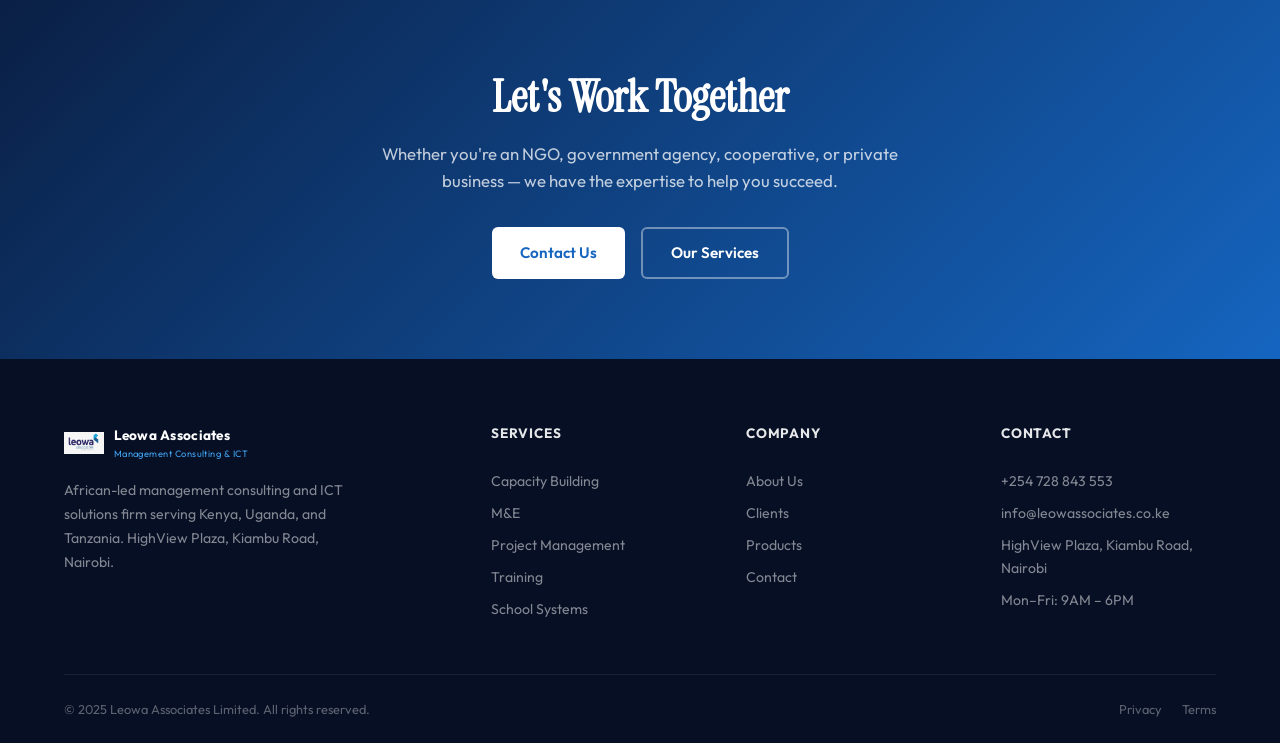
==== commit 0e8cd2f4: "updates" ====
--- a/about.html
+++ b/about.html
@@ -13,7 +13,7 @@
 <nav class="navbar">
   <div class="nav-inner">
     <a href="index.html" class="nav-logo">
-      <div class="logo-mark">L</div>
+      <img src="images/main logo.png" alt="Leowa Associates" class="logo-mark" />
       <div class="logo-text">
         <strong>Leowa Associates</strong>
         <span>Management Consulting &amp; ICT</span>
@@ -59,7 +59,7 @@
           <span style="height:100px;"></span><span style="height:70px;"></span><span style="height:90px;"></span>
           <span style="height:60px;"></span><span style="height:110px;"></span><span style="height:75px;"></span>
         </div>
-        <div style="display:grid; grid-template-columns:1fr 1fr; gap:1rem; position:relative;">
+        <div style="display:grid; grid-template-columns:1fr 1fr; gap:1rem; position:relative; padding:2rem; border-radius:16px; background:linear-gradient(rgba(10,31,68,0.75), rgba(10,31,68,0.75)), url('images/about.jpg') center/cover no-repeat;">
           <div class="about-accent">
             <strong>300+</strong>
             <span>Clients Served</span>
@@ -134,29 +134,29 @@
       <p>A team of highly experienced professionals with both international and deep local expertise across consulting, development, ICT, and agri-business.</p>
     </div>
     <div class="team-grid">
-      <div class="team-card reveal">
-        <div class="team-avatar">JN</div>
-        <h4>Josephine Ng'ethe</h4>
-        <div class="role">Managing Director</div>
-        <p>Former Deloitte East Africa manager with deep regional expertise in agricultural and development programs. Holder of CPA-K from Strathmore and B.Com from University of Nairobi.</p>
-      </div>
-      <div class="team-card reveal reveal-delay-1">
-        <div class="team-avatar">WW</div>
-        <h4>Wairimu Waiganjo</h4>
-        <div class="role">Lead / Digital Consultant</div>
-        <p>Digital transformation expert also serving as a Digital Trainer at Equity Group Foundation. Leads ICT product development and SYSCOOP system implementation.</p>
-      </div>
-      <div class="team-card reveal reveal-delay-2">
-        <div class="team-avatar">RN</div>
-        <h4>Rebecca Nyenjeri</h4>
-        <div class="role">Manager, Marketing</div>
-        <p>With Leowa since 2018, Rebecca leads client engagement, business development, and communications strategy across East Africa.</p>
-      </div>
-      <div class="team-card reveal reveal-delay-3">
-        <div class="team-avatar">JK</div>
-        <h4>Julie Kamande</h4>
-        <div class="role">Trainer &amp; Mentor</div>
-        <p>Specialist in capacity building, organizational development, and leadership training. Designs and delivers Leowa's institutional training programs.</p>
+        <div class="team-card reveal">
+          <div class="team-avatar"><img src="images/josephine.jpg" alt="Josephine Ng'ethe" /></div>
+          <h4>Josephine Ng'ethe</h4>
+          <div class="role">Managing Director</div>
+          <p>Former Deloitte East Africa manager with deep regional expertise in agricultural and development programs. Holder of CPA-K from Strathmore and B.Com from University of Nairobi.</p>
+        </div>
+        <div class="team-card reveal reveal-delay-1">
+          <div class="team-avatar"><img src="images/wairimu.jpg" alt="Wairimu Waiganjo" /></div>
+          <h4>Wairimu Waiganjo</h4>
+          <div class="role">Lead / Digital Consultant</div>
+          <p>Digital transformation expert also serving as a Digital Trainer at Equity Group Foundation. Leads ICT product development and SYSCOOP system implementation.</p>
+        </div>
+        <div class="team-card reveal reveal-delay-2">
+          <div class="team-avatar"><img src="images/rebbeca.jpg" alt="Rebecca Nyenjeri" /></div>
+          <h4>Rebecca Nyenjeri</h4>
+          <div class="role">Manager, Marketing</div>
+          <p>With Leowa since 2018, Rebecca leads client engagement, business development, and communications strategy across East Africa.</p>
+        </div>
+        <div class="team-card reveal reveal-delay-3">
+          <div class="team-avatar"><img src="images/julie.jpg" alt="Julie Kamande" /></div>
+          <h4>Julie Kamande</h4>
+          <div class="role">Trainer &amp; Mentor</div>
+          <p>Specialist in capacity building, organizational development, and leadership training. Designs and delivers Leowa's institutional training programs.</p>
       </div>
     </div>
   </div>
@@ -212,7 +212,7 @@
     <div class="footer-grid">
       <div class="footer-brand">
         <div class="nav-logo">
-          <div class="logo-mark">L</div>
+          <img src="images/main logo.png" alt="Leowa Associates" class="logo-mark" />
           <div class="logo-text">
             <strong style="color:#fff;">Leowa Associates</strong>
             <span style="color:#42a5f5;">Management Consulting &amp; ICT</span>
@@ -257,5 +257,6 @@
 </footer>
 
 <script src="main.js"></script>
+<a href="https://wa.me/254728843553" target="_blank" rel="noopener" class="whatsapp-float" aria-label="Chat on WhatsApp" data-tooltip="Hello! For any inquiries contact us through WhatsApp"></a>
 </body>
 </html>
--- a/style.css
+++ b/style.css
@@ -93,47 +93,43 @@
   display: flex;
   align-items: center;
   justify-content: space-between;
-  padding: 1rem 1.5rem;
+  padding: 0.6rem 1.5rem;
   max-width: 1200px;
   margin: 0 auto;
 }
 .nav-logo {
   display: flex;
   align-items: center;
-  gap: 0.75rem;
+  gap: 0.6rem;
 }
 .nav-logo .logo-mark {
-  width: 42px; height: 42px;
-  background: linear-gradient(135deg, #1e88e5, #42a5f5);
-  border-radius: 10px;
-  display: flex; align-items: center; justify-content: center;
-  font-family: 'Instrument Serif', serif;
-  font-size: 1.3rem;
-  color: #ffffff;
-  font-weight: bold;
+  width: 40px; height: 40px;
+  object-fit: contain;
+  border-radius: 8px;
+  flex-shrink: 0;
 }
 .nav-logo .logo-text { color: #ffffff; }
-.nav-logo .logo-text strong { display: block; font-size: 1rem; font-weight: 700; letter-spacing: 0.02em; }
-.nav-logo .logo-text span { display: block; font-size: 0.68rem; color: #42a5f5; letter-spacing: 0.05em; font-weight: 400; }
-
-.nav-links { display: flex; align-items: center; gap: 0.25rem; }
+.nav-logo .logo-text strong { display: block; font-size: 0.85rem; font-weight: 700; letter-spacing: 0.02em; }
+.nav-logo .logo-text span { display: block; font-size: 0.58rem; color: #42a5f5; letter-spacing: 0.05em; font-weight: 400; }
+
+.nav-links { display: flex; align-items: center; gap: 0.1rem; }
 .nav-links a {
   color: rgba(255,255,255,0.82);
-  font-size: 0.9rem;
+  font-size: 0.82rem;
   font-weight: 500;
-  padding: 0.5rem 0.85rem;
+  padding: 0.4rem 0.7rem;
   border-radius: 5px;
   transition: all 0.2s;
 }
 .nav-links a:hover, .nav-links a.active { color: #42a5f5; background: rgba(66,165,245,0.1); }
-.nav-cta { margin-left: 0.75rem; }
+.nav-cta { margin-left: 0.6rem; }
 
 .hamburger {
   display: none;
   flex-direction: column;
   gap: 5px;
   cursor: pointer;
-  padding: 0.5rem;
+  padding: 0.35rem;
   background: none;
   border: none;
 }
@@ -168,18 +164,31 @@
 /* ---- HERO ---- */
 .hero {
   min-height: 100vh;
-  background: linear-gradient(150deg, #0a1f44 0%, #1a3a6e 50%, #1565c0 100%);
   display: flex;
   align-items: center;
   padding-top: 80px;
   position: relative;
   overflow: hidden;
 }
-.hero::before {
-  content: '';
+.hero-bg {
   position: absolute;
   inset: 0;
-  background: url("data:image/svg+xml,%3Csvg width='60' height='60' viewBox='0 0 60 60' xmlns='http://www.w3.org/2000/svg'%3E%3Cg fill='none' fill-rule='evenodd'%3E%3Cg fill='%231e88e5' fill-opacity='0.05'%3E%3Cpath d='M36 34v-4h-2v4h-4v2h4v4h2v-4h4v-2h-4zm0-30V0h-2v4h-4v2h4v4h2V6h4V4h-4zM6 34v-4H4v4H0v2h4v4h2v-4h4v-2H6zM6 4V0H4v4H0v2h4v4h2V6h4V4H6z'/%3E%3C/g%3E%3C/g%3E%3C/svg%3E") repeat;
+  background-size: cover;
+  background-position: center;
+  opacity: 0;
+  transition: opacity 1s ease;
+  z-index: 0;
+}
+.hero-bg.active { opacity: 1; }
+.hero-overlay {
+  position: absolute;
+  inset: 0;
+  background: linear-gradient(135deg, rgba(10,31,68,0.85), rgba(21,101,192,0.7));
+  z-index: 1;
+}
+.hero-inner {
+  position: relative;
+  z-index: 2;
 }
 .hero-grid {
   display: grid;
@@ -234,6 +243,7 @@
   display: flex;
   flex-direction: column;
   gap: 1rem;
+  align-items: center;
 }
 .hero-card {
   background: rgba(255,255,255,0.07);
@@ -250,10 +260,9 @@
   border-radius: 10px;
   display: flex; align-items: center; justify-content: center;
   font-size: 1.3rem;
-  margin-bottom: 0.75rem;
-}
-.hero-card h4 { color: #ffffff; font-size: 0.95rem; margin-bottom: 0.3rem; }
-.hero-card p { color: rgba(255,255,255,0.6); font-size: 0.82rem; }
+  margin: 0 0 0.75rem auto;
+}
+.hero-card-icon img { width: 100%; height: 100%; object-fit: contain; }
 
 /* ---- SECTION HEADERS ---- */
 .section-header { text-align: center; max-width: 680px; margin: 0 auto 3.5rem; }
@@ -293,7 +302,7 @@
   border-radius: 14px;
   display: flex; align-items: center; justify-content: center;
   font-size: 1.6rem;
-  margin-bottom: 1.25rem;
+  margin: 0 auto 1.25rem;
   transition: background 0.3s;
 }
 .service-card:hover .service-icon { background: #1565c0; }
@@ -459,7 +468,10 @@
   font-family: 'Instrument Serif', serif;
   font-size: 1.8rem;
   color: #ffffff;
-}
+  overflow: hidden;
+  padding: 0;
+}
+.team-avatar img { width: 100%; height: 100%; object-fit: cover; display: block; }
 .team-card h4 { color: #0a1f44; margin-bottom: 0.3rem; }
 .team-card .role { font-size: 0.82rem; color: #1e88e5; font-weight: 600; margin-bottom: 0.75rem; }
 .team-card p { font-size: 0.84rem; color: #5a7ab0; }
@@ -475,13 +487,22 @@
 .product-card:hover { box-shadow: 0 20px 60px rgba(21,101,192,0.15); transform: translateY(-5px); }
 .product-header {
   background: linear-gradient(135deg, #0a1f44, #1a3a6e);
-  padding: 2rem;
-  position: relative;
+  padding: 0;
+  position: relative;
+  overflow: hidden;
+  min-height: 220px;
+}
+.product-header::after {
+  content: '';
+  position: absolute;
+  inset: 0;
+  background: rgba(10, 31, 68, 0.45);
+  z-index: 1;
 }
 .product-badge {
   display: inline-block;
-  background: rgba(66,165,245,0.2);
-  color: #42a5f5;
+  background: rgba(66,165,245,0.9);
+  color: #ffffff;
   font-size: 0.7rem;
   font-weight: 700;
   letter-spacing: 0.1em;
@@ -489,9 +510,56 @@
   padding: 0.3rem 0.75rem;
   border-radius: 50px;
   margin-bottom: 1rem;
-}
-.product-header h3 { color: #ffffff; font-size: 1.4rem; }
-.product-header p { color: rgba(255,255,255,0.65); font-size: 0.88rem; margin-top: 0.5rem; }
+  position: relative;
+  z-index: 3;
+}
+.product-header .product-img {
+  position: absolute;
+  inset: 0;
+  width: 100%;
+  height: 100%;
+  object-fit: cover;
+  display: block;
+  z-index: 0;
+}
+.product-header-content {
+  position: relative;
+  z-index: 2;
+  padding: 2rem;
+  min-height: 220px;
+  display: flex;
+  flex-direction: column;
+  justify-content: flex-end;
+  text-align: center;
+}
+.product-header-content h3 { color: #ffffff; font-size: 1.4rem; margin-bottom: 0.5rem; }
+.product-header-content p { color: rgba(255,255,255,0.85); font-size: 0.88rem; line-height: 1.6; }
+.product-header {
+  background: none;
+  padding: 0;
+  position: relative;
+  overflow: hidden;
+}
+.product-header .product-img {
+  position: absolute;
+  inset: 0;
+  width: 100%;
+  height: 220px;
+  object-fit: cover;
+  border-radius: 0;
+  display: block;
+  z-index: 1;
+}
+.product-header-content {
+  position: relative;
+  z-index: 2;
+  padding: 2rem;
+  height: 220px;
+  display: flex;
+  flex-direction: column;
+  justify-content: flex-end;
+  text-align: center;
+}
 .product-body { padding: 1.75rem; }
 .product-feature {
   display: flex;
@@ -565,7 +633,7 @@
 
 /* ---- HERO (inner pages) ---- */
 .page-hero {
-  background: linear-gradient(150deg, #0a1f44 0%, #1a3a6e 60%, #1565c0 100%);
+  background: linear-gradient(135deg, rgba(10,31,68,0.8), rgba(21,101,192,0.7)), url('images/about hero.jpg') center/cover no-repeat;
   padding: 7rem 0 4rem;
   text-align: center;
   position: relative;
@@ -574,7 +642,12 @@
 .page-hero::before {
   content: '';
   position: absolute; inset: 0;
-  background: url("data:image/svg+xml,%3Csvg width='60' height='60' viewBox='0 0 60 60' xmlns='http://www.w3.org/2000/svg'%3E%3Cg fill='none' fill-rule='evenodd'%3E%3Cg fill='%231e88e5' fill-opacity='0.05'%3E%3Cpath d='M36 34v-4h-2v4h-4v2h4v4h2v-4h4v-2h-4zm0-30V0h-2v4h-4v2h4v4h2V6h4V4h-4zM6 34v-4H4v4H0v2h4v4h2v-4h4v-2H6zM6 4V0H4v4H0v2h4v4h2V6h4V4H6z'/%3E%3C/g%3E%3C/g%3E%3C/svg%3E") repeat;
+  background: rgba(10,31,68,0.3);
+}
+.page-hero::before {
+  content: '';
+  position: absolute; inset: 0;
+  background: rgba(10,31,68,0.3);
 }
 .page-hero h1 { color: #ffffff; position: relative; }
 .page-hero p { color: rgba(255,255,255,0.75); font-size: 1.1rem; max-width: 600px; margin: 1rem auto 0; position: relative; }
@@ -646,7 +719,10 @@
   font-weight: 700;
   font-size: 0.9rem;
   flex-shrink: 0;
-}
+  overflow: hidden;
+  padding: 0;
+}
+.testimonial-avatar img { width: 100%; height: 100%; object-fit: cover; display: block; }
 .testimonial-author strong { display: block; font-size: 0.88rem; color: #0a1f44; }
 .testimonial-author span { font-size: 0.78rem; color: #5a7ab0; }
 
@@ -725,8 +801,8 @@
 }
 .about-accent {
   position: relative;
-  background: rgba(66,165,245,0.15);
-  border: 1px solid rgba(66,165,245,0.25);
+  background: rgba(66,165,245,0.12);
+  border: 1px solid rgba(66,165,245,0.2);
   border-radius: 12px;
   padding: 1.25rem;
 }
@@ -777,7 +853,7 @@
 }
 .school-feat:hover { background: #1565c0; border-color: #1565c0; }
 .school-feat:hover h4, .school-feat:hover p { color: #ffffff; }
-.school-feat .sf-icon { font-size: 1.8rem; margin-bottom: 0.75rem; }
+.school-feat .sf-icon { font-size: 1.8rem; margin: 0 auto 0.75rem; display: block; text-align: center; }
 .school-feat h4 { color: #0a1f44; font-size: 0.9rem; margin-bottom: 0.4rem; }
 .school-feat p { font-size: 0.82rem; color: #5a7ab0; }
 
@@ -811,3 +887,49 @@
 @media (prefers-reduced-motion: reduce) {
   *, *::before, *::after { transition: none !important; animation: none !important; }
 }
+
+/* ---- FLOATING WHATSAPP ---- */
+.whatsapp-float {
+  position: fixed;
+  bottom: 20px;
+  right: 20px;
+  width: 56px;
+  height: 56px;
+  background: #25D366;
+  color: #ffffff;
+  border-radius: 50%;
+  display: flex;
+  align-items: center;
+  justify-content: center;
+  font-weight: 700;
+  font-size: 1.4rem;
+  text-decoration: none;
+  box-shadow: 0 6px 18px rgba(37,211,102,0.35);
+  z-index: 999;
+  transition: transform 0.2s;
+  background-image: url("data:image/svg+xml,%3Csvg xmlns='http://www.w3.org/2000/svg' viewBox='0 0 32 32'%3E%3Cpath fill='%23ffffff' d='M16 2C8.3 2 2 8.3 2 16c0 2.6.7 5.1 2 7.2L4 30l6.2-1.6c1.5.8 3.2 1.3 4.9 1.4h.1c7.7 0 14-6.3 14-14S23.7 2 16 2zm6.6 18.7c-.3.8-1.6 1.6-2.2 1.8-.6.2-1.4.3-2.1-.3-.5-.5-1.9-2.3-2.4-2.8-.2-.2-.5-.4-.8-.4-.3 0-.7.1-1 .4-.3.3-1.2.8-1.5 1-.4.2-.7.4-1.2.1-.5-.3-2-.7-3.8-2.4-1.4-1.3-2.3-2.9-2.6-3.4-.3-.5 0-.7.4-1.1.4-.4.7-.7 1-1 .3-.3.4-.6.6-1 .2-.4.1-.7-.1-1.1-.2-.4-2-4.6-2.7-6.3-.4-1.1-.8-.9-1.1-.9-.3 0-.7 0-1 .1-.3.1-1.1.4-1.7 1.6-.6 1.1-.9 2.3-.9 2.6 0 .4.1.5.4.8.3.3 1.1 1.5 1.3 1.8.2.3.3.7.1 1.1-.2.4-.5.6-.9.9-.3.3-.7.7-.3 1.4.3.7 1.3 2.3 2.8 3.8 2 1.7 3.6 2.2 4.1 2.4.5.2 1 .2 1.4.1.5-.1 1.5-.6 1.7-1.2.2-.5.2-1 .1-1.2-.1-.3-.3-.5-.6-.7z'/%3E%3C/svg%3E");
+  background-repeat: no-repeat;
+  background-position: center;
+  background-size: 30px;
+}
+.whatsapp-float:hover { transform: translateY(-3px); }
+.whatsapp-float::before {
+  content: attr(data-tooltip);
+  position: absolute;
+  right: 70px;
+  bottom: 50%;
+  transform: translateY(50%);
+  background: #ffffff;
+  color: #0a1f44;
+  border-left: 4px solid #25D366;
+  padding: 0.5rem 0.85rem;
+  border-radius: 8px;
+  font-size: 0.8rem;
+  font-weight: 500;
+  white-space: nowrap;
+  box-shadow: 0 4px 12px rgba(0,0,0,0.12);
+  opacity: 0;
+  pointer-events: none;
+  transition: opacity 0.25s ease;
+}
+.whatsapp-float:hover::before { opacity: 1; }
